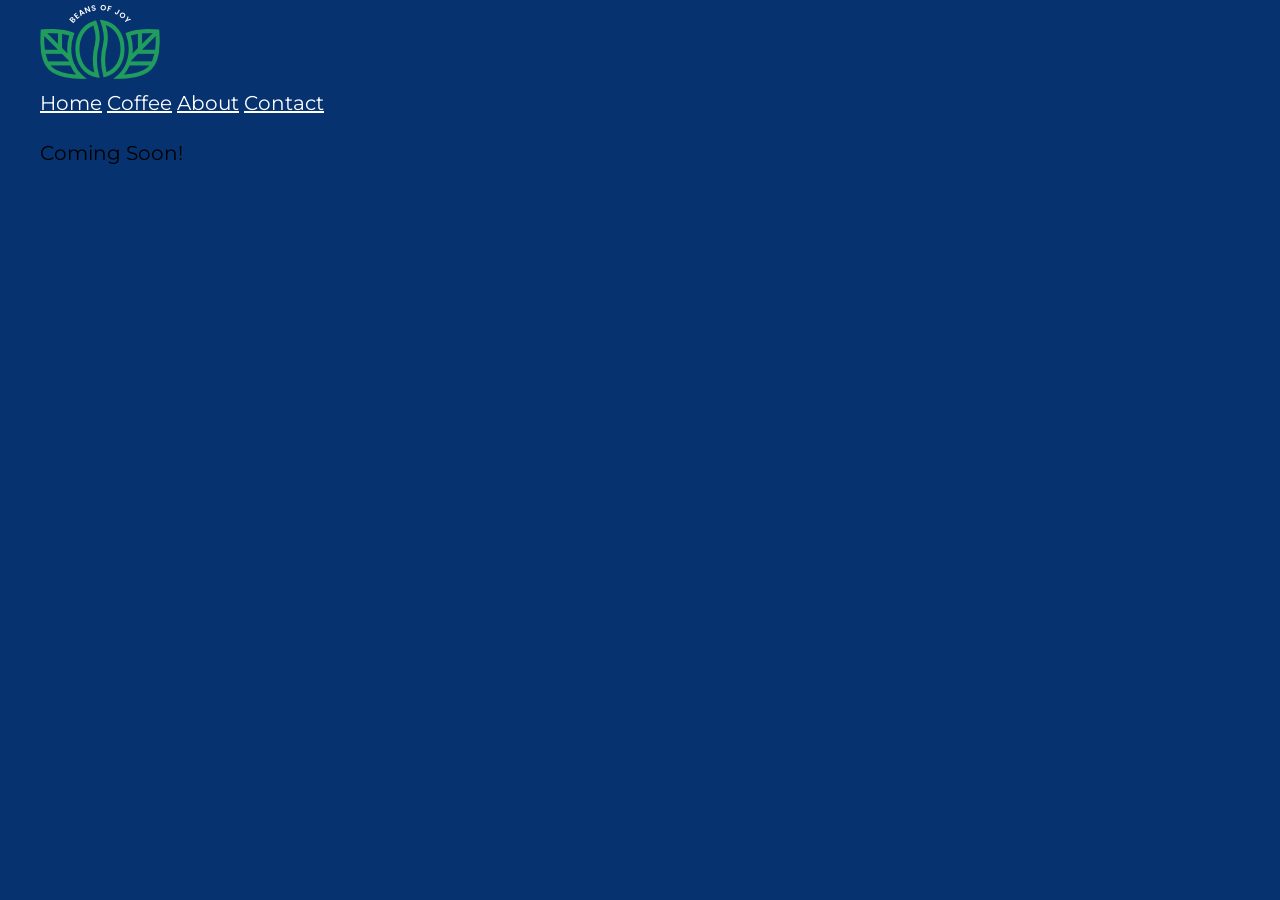
==== index.html @ 2e4ea42c "add nav html" ====
<!doctype html>
<html lang="en">
  <head>
    <meta charset="UTF-8" />
    <meta name="viewport" content="width=device-width, initial-scale=1.0" />
    <link rel="stylesheet" href="css/style.css" />
    <title>Cannons Coffee</title>
  </head>
  <body>
    <div class="container">
      <header>
        <img
          src="images/logo-nav.png"
          alt="Cannons Coffee Logo, Beans of Joy"
        />
        <nav>
          <a href="#">Home</a>
          <a href="./latte.html">Coffee</a>
          <a href="https://biggby.com/">About</a>
          <a href="mailto:example@example.com">Contact</a>
        </nav>
      </header>

      <main>
        <p>Coming Soon!</p>
      </main>

      <footer></footer>
    </div>
  </body>
</html>
---- css/style.css ----
@import url("https://fonts.googleapis.com/css2?family=Montserrat:ital,wght@0,100..900;1,100..900&display=swap");

:root {
  /* Colors */
  --Black: #000000;
  --Catalina: #06327d;
  --Bluetiful: #2b70e4;
  --Vegan: #209d5c;
  --Sunglow: #ffd034;
  --White: #ffffff;
  --Light-Blue: #cadbf8;

  /*                             */
  /* Font sizes and Line Height */
  /*                           */

  --heading-line-height: 1.1667;
  --heading-font-weight: 300;

  /* h1 */
  --h1-font-size: 3rem;
  --h1-text-transform: uppercase;
  --h1-margin: no margin;

  /* h2 */
  --h2-font-size: 2.5rem;
  --h2-text-transform: uppercase;

  /* h3 */
  --h3-font-size: 1.75rem;

  /* body */
  --body-font-size: 1.25rem;
  --body-line-height: 1.5;

  /* Breakpoints */
  --tablet: 650px;
  --desktop: 1000px;
}

html {
  box-sizing: border-box;
}

*,
*:before,
*:after {
  box-sizing: inherit;
}

body {
  color: black;
  background-color: #063270;
  font-family: "Montserrat", sans-serif;
  font-size: var(--body-font-size);
  line-height: var(--body-line-height);
  margin: 0;
}

.container {
  max-width: 1200px;
  margin: 0 auto;
}

:is(h1, h2, h3) {
  /* h1 */
  font-size: var(--h1-font-size);
  line-height: var(--heading-line-height);
  font-weight: var(--heading-font-weight);
  text-transform: var(--h1-text-transform);
  margin: var(--h1-margin);

  /* h2 */
  font-size: var(--h2-font-size);
  line-height: var(--heading-line-height);
  font-weight: var(--heading-font-weight);
  text-transform: var(--h2-text-transform);

  /* h3 */
  font-size: var(--h3-font-size);
  line-height: var(--heading-line-height);
  font-weight: var(--heading-font-weight);
}

a {
  border-radius: 10px;
  color: var(--White);
}

.hero a {
  background-color: var(--Vegan);
}

.card a {
  background-color: var(--Catalina);
}
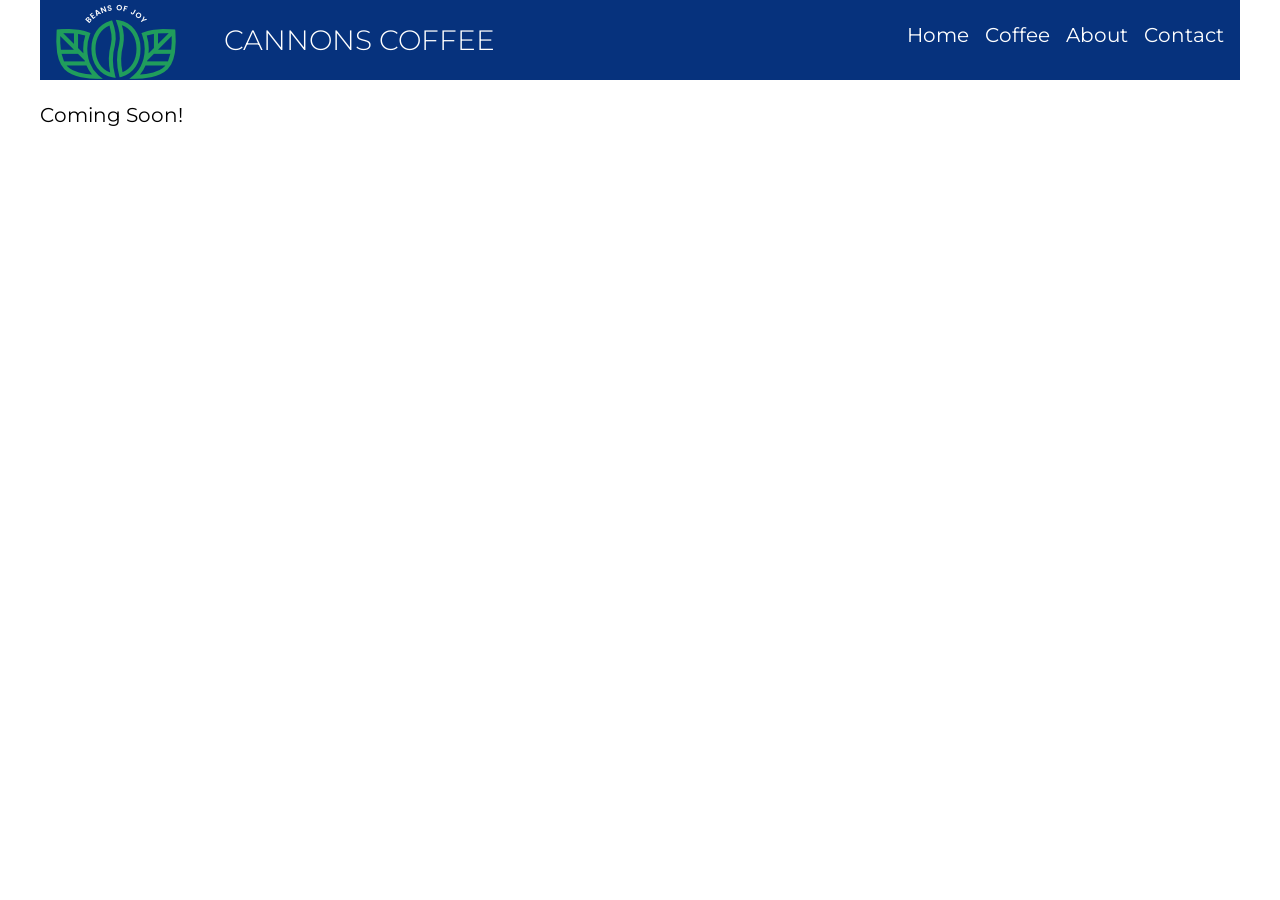
==== commit 8e1e69b9: "add nav with media queries" ====
--- a/index.html
+++ b/index.html
@@ -9,15 +9,20 @@
   <body>
     <div class="container">
       <header>
-        <img
-          src="images/logo-nav.png"
-          alt="Cannons Coffee Logo, Beans of Joy"
-        />
+        <section class="branding">
+          <img
+            src="images/logo-nav.png"
+            alt="Cannons Coffee Logo, Beans of Joy"
+          />
+          <h1>Cannons Coffee</h1>
+        </section>
         <nav>
-          <a href="#">Home</a>
-          <a href="./latte.html">Coffee</a>
-          <a href="https://biggby.com/">About</a>
-          <a href="mailto:example@example.com">Contact</a>
+          <ul>
+            <li><a href="#">Home</a></li>
+            <li><a href="./latte.html">Coffee</a></li>
+            <li><a href="https://biggby.com/">About</a></li>
+            <li><a href="mailto:example@example.com">Contact</a></li>
+          </ul>
         </nav>
       </header>
 
--- a/css/style.css
+++ b/css/style.css
@@ -50,7 +50,7 @@
 
 body {
   color: black;
-  background-color: #063270;
+  /* background-color: #063270; */
   font-family: "Montserrat", sans-serif;
   font-size: var(--body-font-size);
   line-height: var(--body-line-height);
@@ -69,6 +69,7 @@
   font-weight: var(--heading-font-weight);
   text-transform: var(--h1-text-transform);
   margin: var(--h1-margin);
+  color: var(--White);
 
   /* h2 */
   font-size: var(--h2-font-size);
@@ -82,9 +83,34 @@
   font-weight: var(--heading-font-weight);
 }
 
+header {
+  background-color: var(--Catalina);
+  text-align: center;
+  width: 100%;
+  margin: 0;
+}
+
+.branding {
+  /* display: flex;
+  flex-flow: row wrap;
+  justify-content: center; */
+}
+
+ul {
+  display: flex;
+  flex-flow: row wrap;
+  gap: 1rem;
+  justify-content: center;
+}
+
+li {
+  list-style: none;
+}
+
 a {
   border-radius: 10px;
   color: var(--White);
+  text-decoration: none;
 }
 
 .hero a {
@@ -94,3 +120,25 @@
 .card a {
   background-color: var(--Catalina);
 }
+
+@media (min-width: 650px) {
+  .branding {
+    display: flex;
+    flex-flow: row wrap;
+    justify-content: center;
+    align-items: center;
+    gap: 3rem;
+  }
+  /* .hero {
+    display: flex;
+  } */
+}
+
+@media (min-width: 1000px) {
+  header {
+    display: flex;
+    justify-content: space-between;
+    padding-left: 1rem;
+    padding-right: 1rem;
+  }
+}
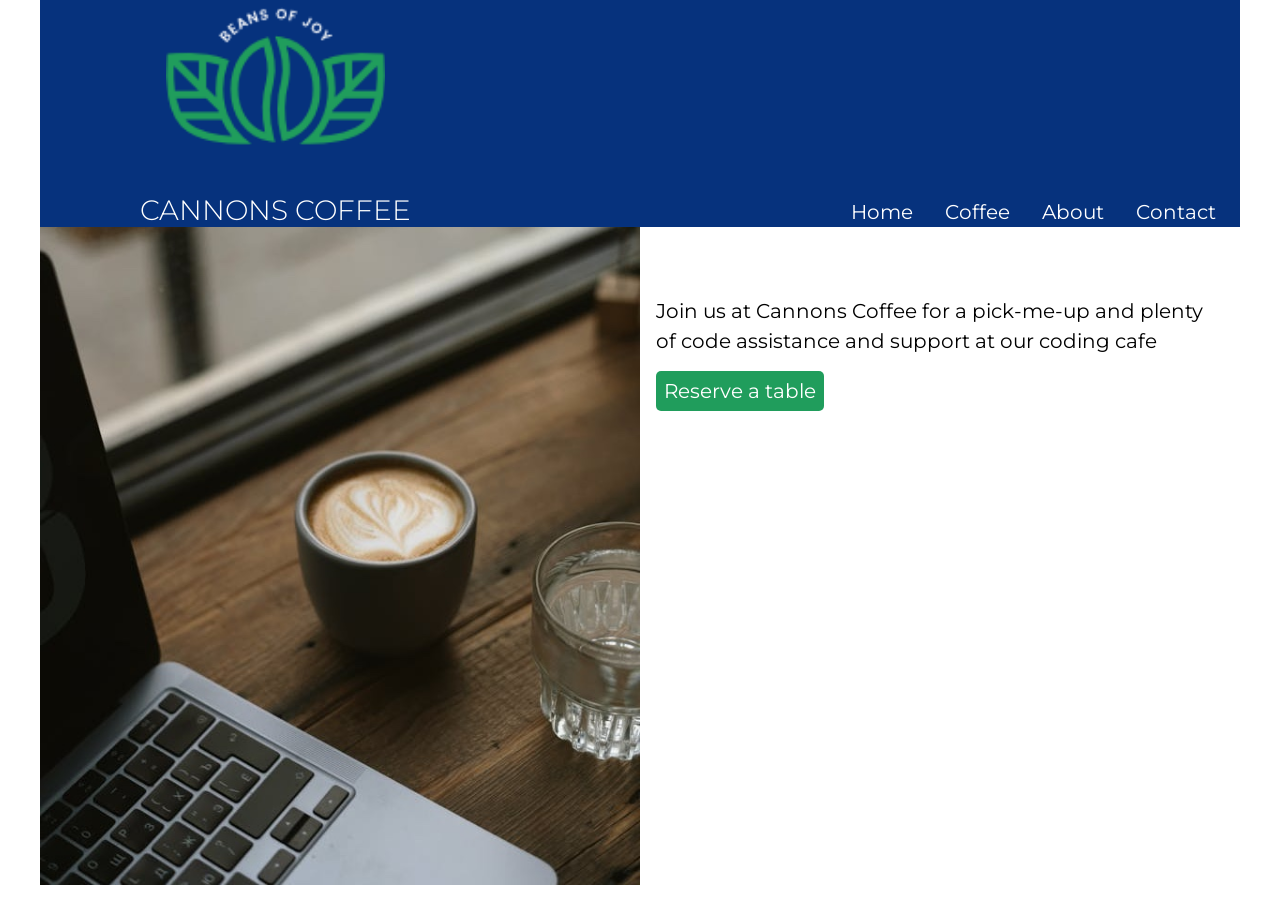
==== commit 853054bf: "set img width and article width to 50% and add padding to article" ====
--- a/index.html
+++ b/index.html
@@ -27,7 +27,19 @@
       </header>
 
       <main>
-        <p>Coming Soon!</p>
+        <img
+          src="images/coffee-computer.jpg"
+          alt="Laptop with a cup of coffee
+        and a glass of water"
+        />
+        <article>
+          <h2>Coffee and Code</h2>
+          <p>
+            Join us at Cannons Coffee for a pick-me-up and plenty of code
+            assistance and support at our coding cafe
+          </p>
+          <a href="https://youtu.be/dQw4w9WgXcQ">Reserve a table</a>
+        </article>
       </main>
 
       <footer></footer>
--- a/css/style.css
+++ b/css/style.css
@@ -90,31 +90,39 @@
   margin: 0;
 }
 
-.branding {
-  /* display: flex;
-  flex-flow: row wrap;
-  justify-content: center; */
-}
-
 ul {
   display: flex;
   flex-flow: row wrap;
   gap: 1rem;
   justify-content: center;
+  padding: 0;
+  margin: 0;
 }
 
 li {
   list-style: none;
 }
 
+img {
+  width: 100%;
+  height: auto;
+}
+
 a {
-  border-radius: 10px;
+  border-radius: 5px;
   color: var(--White);
   text-decoration: none;
+  /* background-color: var(--Vegan); */
+  padding: 0.5rem;
 }
 
-.hero a {
+main a {
   background-color: var(--Vegan);
+}
+
+article {
+  padding: 1rem;
+  width: 50%;
 }
 
 .card a {
@@ -128,10 +136,14 @@
     justify-content: center;
     align-items: center;
     gap: 3rem;
+    align-items: flex-end;
   }
-  /* .hero {
+  main {
     display: flex;
-  } */
+  }
+  img {
+    width: 50%;
+  }
 }
 
 @media (min-width: 1000px) {
@@ -141,4 +153,8 @@
     padding-left: 1rem;
     padding-right: 1rem;
   }
+  nav {
+    display: flex;
+    align-items: flex-end;
+  }
 }
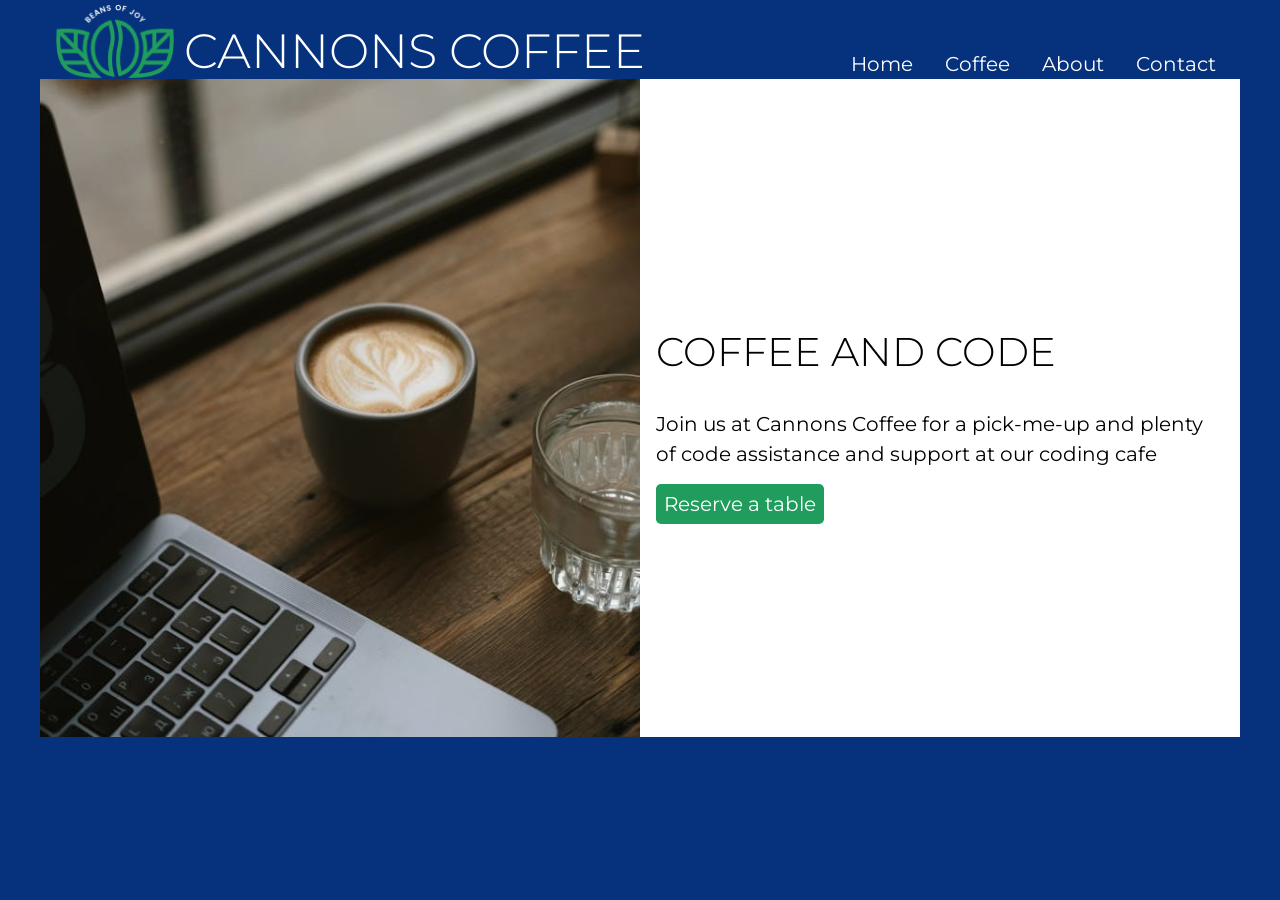
==== commit 313363b7: "fix logo size" ====
--- a/index.html
+++ b/index.html
@@ -12,6 +12,7 @@
         <section class="branding">
           <img
             src="images/logo-nav.png"
+            class="logo"
             alt="Cannons Coffee Logo, Beans of Joy"
           />
           <h1>Cannons Coffee</h1>
--- a/css/style.css
+++ b/css/style.css
@@ -55,6 +55,7 @@
   font-size: var(--body-font-size);
   line-height: var(--body-line-height);
   margin: 0;
+  background-color: var(--Catalina);
 }
 
 .container {
@@ -62,22 +63,28 @@
   margin: 0 auto;
 }
 
-:is(h1, h2, h3) {
-  /* h1 */
+h1 {
   font-size: var(--h1-font-size);
   line-height: var(--heading-line-height);
   font-weight: var(--heading-font-weight);
   text-transform: var(--h1-text-transform);
   margin: var(--h1-margin);
   color: var(--White);
+}
 
-  /* h2 */
+.logo {
+  width: 25%;
+}
+
+h2 {
   font-size: var(--h2-font-size);
   line-height: var(--heading-line-height);
   font-weight: var(--heading-font-weight);
   text-transform: var(--h2-text-transform);
+  color: var(--Black);
+}
 
-  /* h3 */
+h3 {
   font-size: var(--h3-font-size);
   line-height: var(--heading-line-height);
   font-weight: var(--heading-font-weight);
@@ -123,6 +130,8 @@
 article {
   padding: 1rem;
   width: 50%;
+  align-content: center;
+  background-color: var(--White);
 }
 
 .card a {
@@ -134,8 +143,8 @@
     display: flex;
     flex-flow: row wrap;
     justify-content: center;
-    align-items: center;
-    gap: 3rem;
+    /* align-items: center; */
+    gap: 0.5rem;
     align-items: flex-end;
   }
   main {
@@ -153,6 +162,16 @@
     padding-left: 1rem;
     padding-right: 1rem;
   }
+  .branding {
+    display: flex;
+    flex-flow: row wrap;
+    justify-content: space-between;
+  }
+
+  .logo {
+    width: 20%;
+  }
+
   nav {
     display: flex;
     align-items: flex-end;
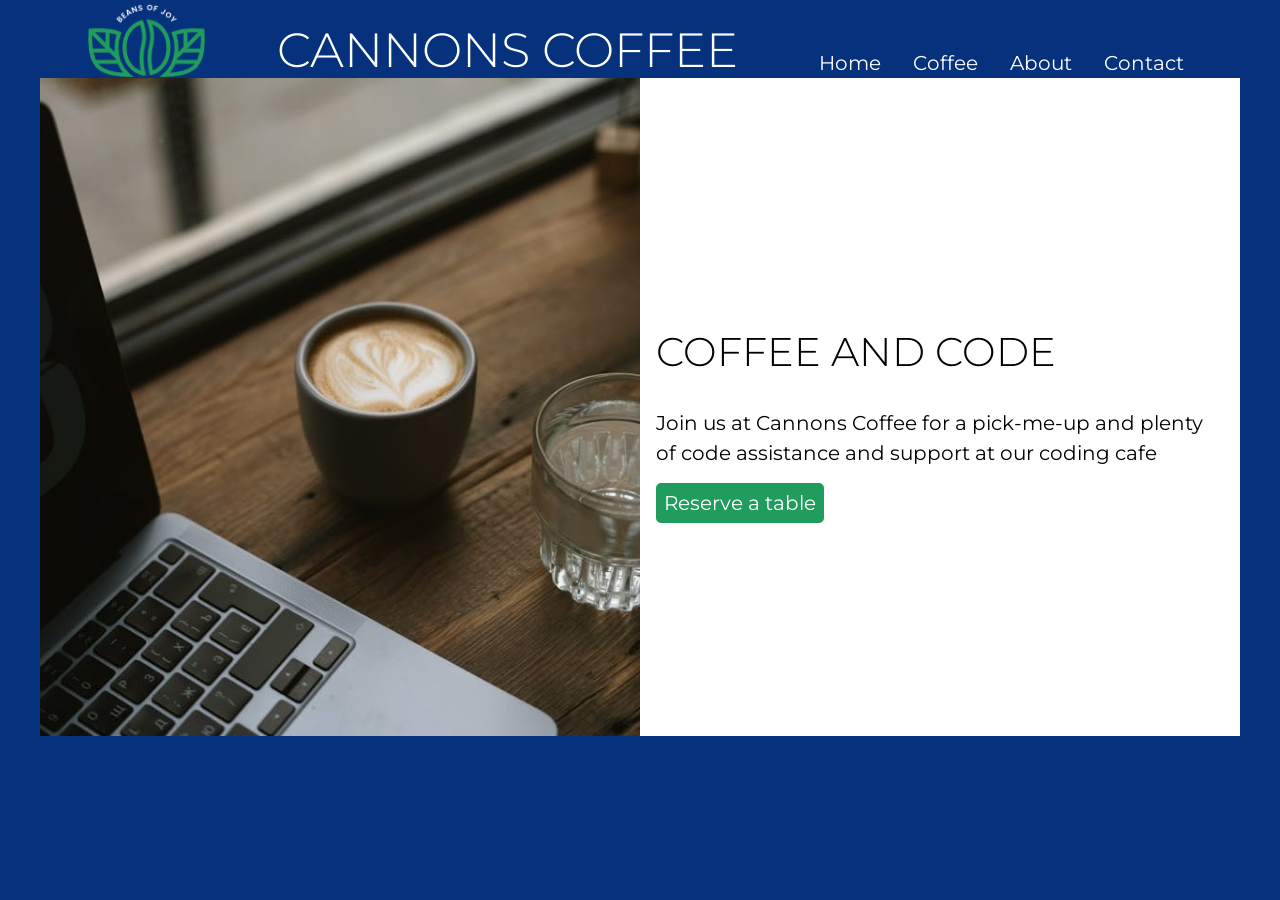
==== commit da00f86a: "remove .branding" ====
--- a/index.html
+++ b/index.html
@@ -9,14 +9,14 @@
   <body>
     <div class="container">
       <header>
-        <section class="branding">
+        <!-- <section class="branding"> -->
           <img
             src="images/logo-nav.png"
             class="logo"
             alt="Cannons Coffee Logo, Beans of Joy"
           />
           <h1>Cannons Coffee</h1>
-        </section>
+        <!-- </section> -->
         <nav>
           <ul>
             <li><a href="#">Home</a></li>
--- a/css/style.css
+++ b/css/style.css
@@ -139,7 +139,7 @@
 }
 
 @media (min-width: 650px) {
-  .branding {
+  header {
     display: flex;
     flex-flow: row wrap;
     justify-content: center;
@@ -147,6 +147,11 @@
     gap: 0.5rem;
     align-items: flex-end;
   }
+
+  header {
+    justify-content: space-around;
+  }
+
   main {
     display: flex;
   }
@@ -158,18 +163,25 @@
 @media (min-width: 1000px) {
   header {
     display: flex;
-    justify-content: space-between;
+    flex-flow: row wrap;
+    justify-content: space-around;
     padding-left: 1rem;
     padding-right: 1rem;
   }
-  .branding {
+
+  header {
+    display: flex;
+    align-items: flex-end;
+    text-align: center;
+  }
+  /* .branding {
     display: flex;
     flex-flow: row wrap;
     justify-content: space-between;
-  }
+  } */
 
   .logo {
-    width: 20%;
+    width: 10%;
   }
 
   nav {
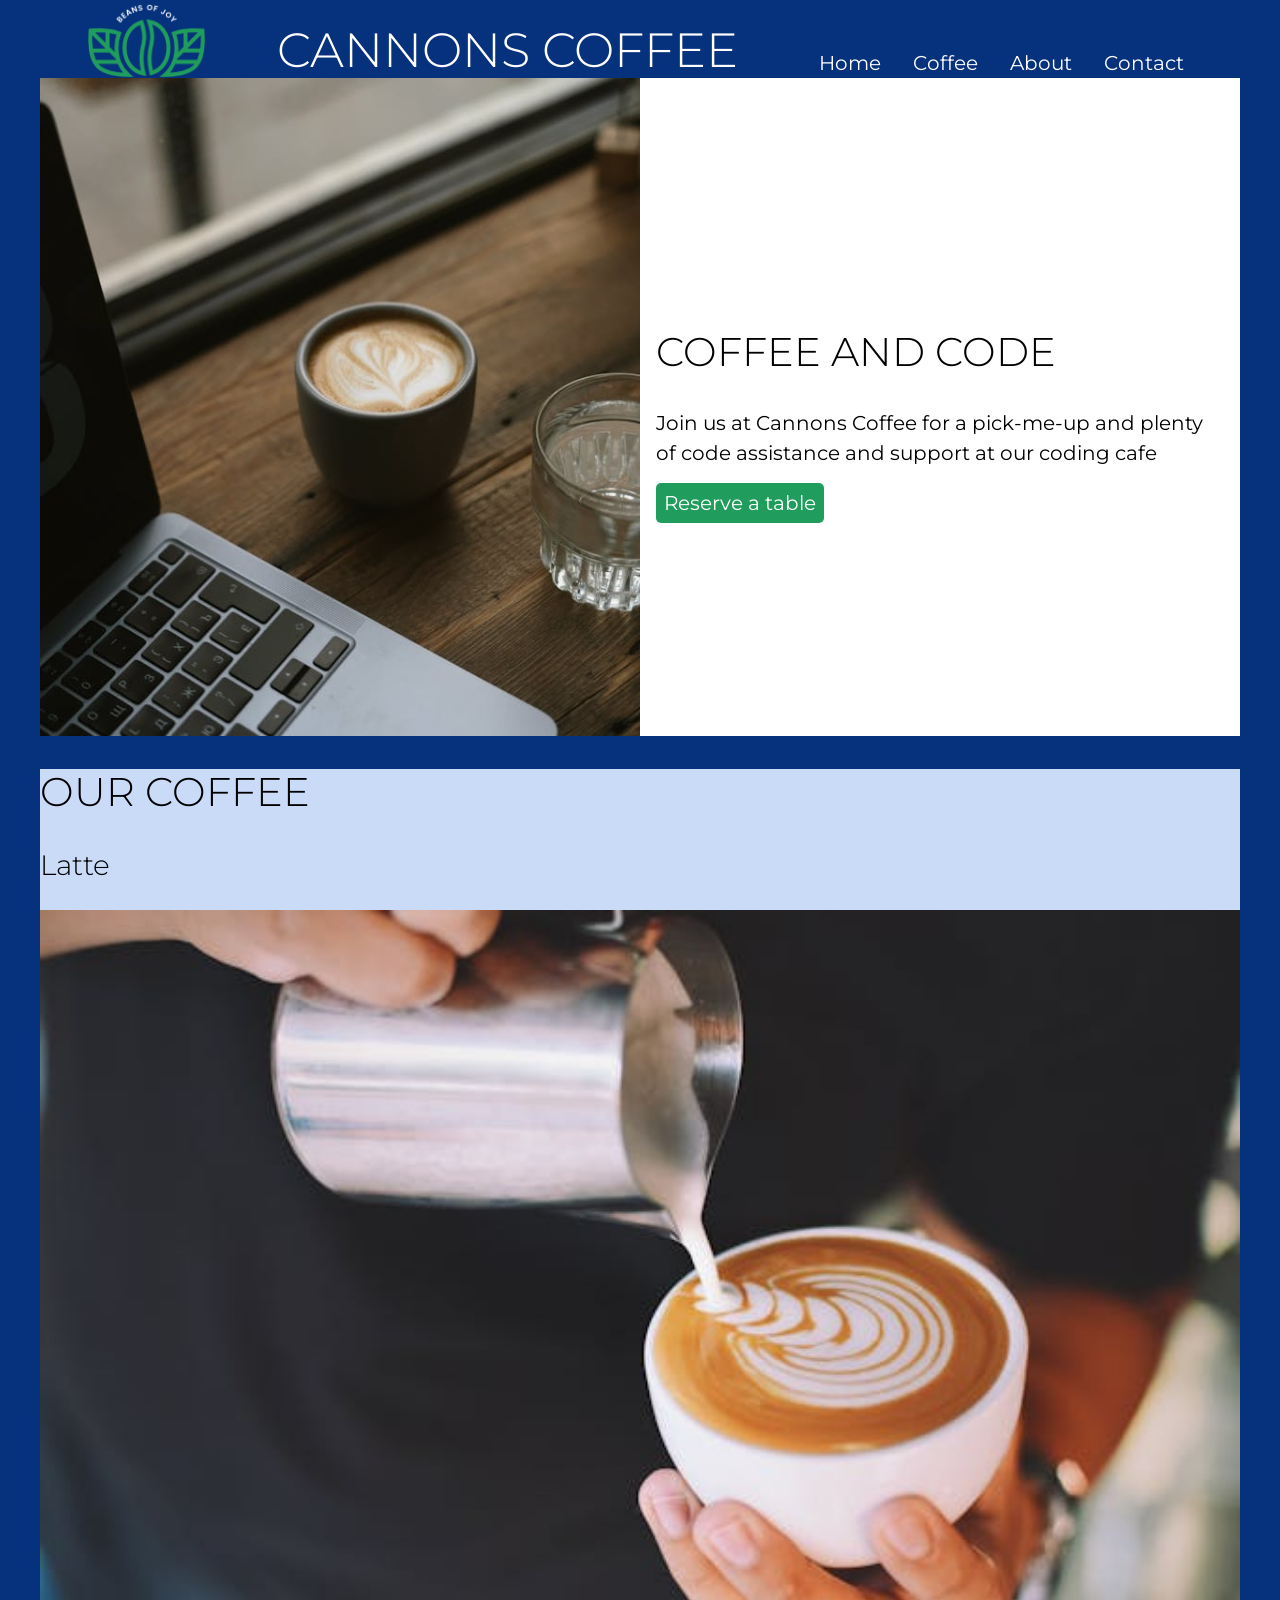
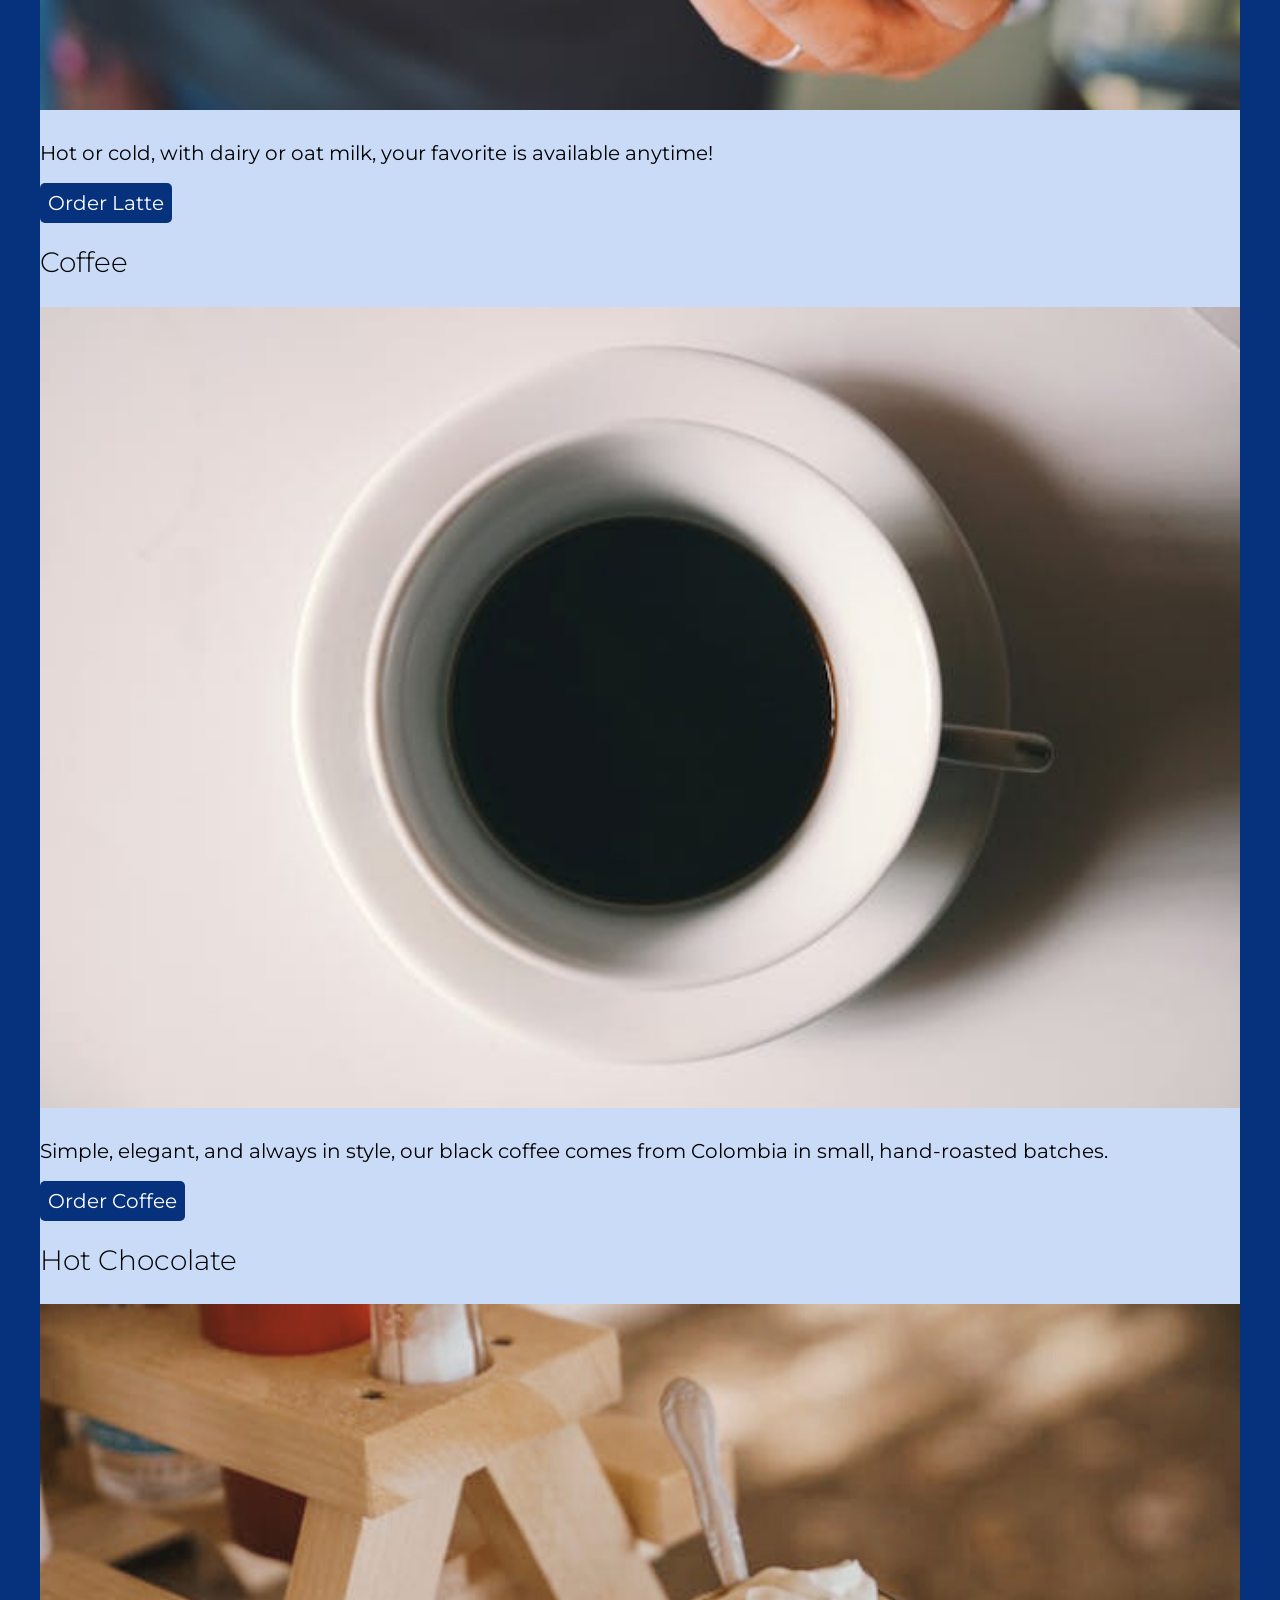
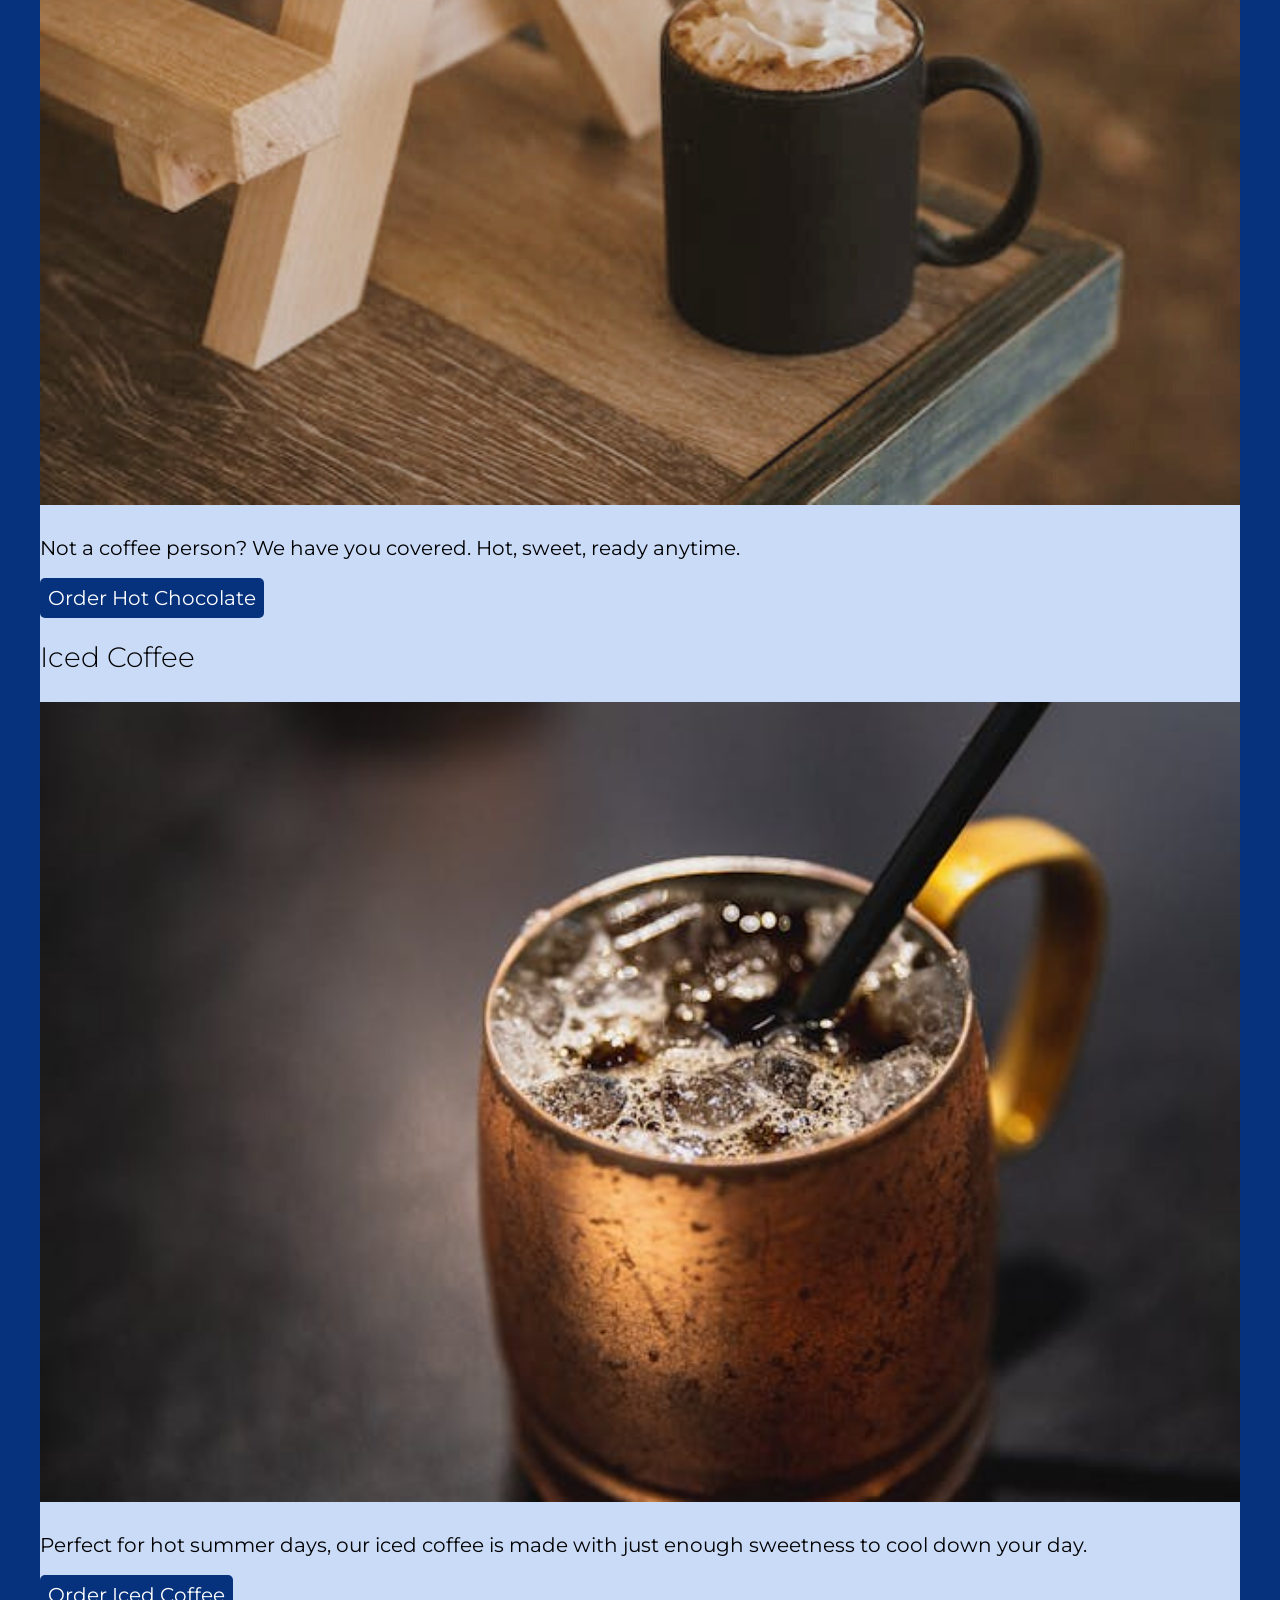
==== commit 84c87d03: "set up full cards" ====
--- a/index.html
+++ b/index.html
@@ -9,14 +9,12 @@
   <body>
     <div class="container">
       <header>
-        <!-- <section class="branding"> -->
-          <img
-            src="images/logo-nav.png"
-            class="logo"
-            alt="Cannons Coffee Logo, Beans of Joy"
-          />
-          <h1>Cannons Coffee</h1>
-        <!-- </section> -->
+        <img
+          src="images/logo-nav.png"
+          class="logo"
+          alt="Cannons Coffee Logo, Beans of Joy"
+        />
+        <h1>Cannons Coffee</h1>
         <nav>
           <ul>
             <li><a href="#">Home</a></li>
@@ -43,6 +41,64 @@
         </article>
       </main>
 
+
+      <section>
+        <h2>Our Coffee</h2>
+
+        <div class="cards">
+          <div class="card">
+            <h3>Latte</h3>
+            <img src="images/latte.jpg" alt="Latte in a cup" />
+            <p>
+              Hot or cold, with dairy or oat milk, your favorite is available
+              anytime!
+            </p>
+            <a href="https://youtu.be/dQw4w9WgXcQ" target="_blank"
+              >Order Latte</a
+            >
+          </div>
+          <div class="card">
+            <h3>Coffee</h3>
+            <img src="images/coffee.jpg" alt="Coffee in a cup" />
+            <p>
+              Simple, elegant, and always in style, our black coffee comes from
+              Colombia in small, hand-roasted batches.
+            </p>
+            <a href="https://youtu.be/dQw4w9WgXcQ" target="_blank"
+              >Order Coffee</a
+            >
+          </div>
+          <div class="card">
+            <h3>Hot Chocolate</h3>
+            <img
+              src="images/hotchoc.jpg"
+              alt="Hot Chocolate in a cup with whipped cream"
+            />
+            <p>
+              Not a coffee person? We have you covered. Hot, sweet, ready
+              anytime.
+            </p>
+            <a href="https://youtu.be/dQw4w9WgXcQ" target="_blank"
+              >Order Hot Chocolate</a
+            >
+          </div>
+          <div class="card">
+            <h3>Iced Coffee</h3>
+            <img
+              src="images/iced.jpg"
+              alt="Iced coffee in a mug with a straw"
+            />
+            <p>
+              Perfect for hot summer days, our iced coffee is made with just
+              enough sweetness to cool down your day.
+            </p>
+            <a href="https://youtu.be/dQw4w9WgXcQ" target="_blank"
+              >Order Iced Coffee</a
+            >
+          </div>
+        </div>
+      </section>
+
       <footer></footer>
     </div>
   </body>
--- a/css/style.css
+++ b/css/style.css
@@ -112,7 +112,8 @@
 
 img {
   width: 100%;
-  height: auto;
+  margin: 0;
+  padding: 0;
 }
 
 a {
@@ -129,34 +130,58 @@
 
 article {
   padding: 1rem;
-  width: 50%;
   align-content: center;
   background-color: var(--White);
+  margin: 0;
+}
+
+section {
+  background-color: var(--Light-Blue);
+}
+
+.card {
+  /* flex: 0 0 100%; */
+  width: 100%;
 }
 
 .card a {
   background-color: var(--Catalina);
-}
-
+  /* width: 50%; */
+}
+
+/*                */
+/* Media Queries */
+/*              */
 @media (min-width: 650px) {
   header {
     display: flex;
     flex-flow: row wrap;
-    justify-content: center;
-    /* align-items: center; */
     gap: 0.5rem;
     align-items: flex-end;
-  }
-
-  header {
     justify-content: space-around;
   }
 
+  main img {
+    width: 50%;
+    margin: 0;
+    padding: 0;
+  }
+
   main {
     display: flex;
   }
-  img {
-    width: 50%;
+
+  cards {
+    display: flex;
+    flex-wrap: row wrap;
+    gap: 1rem;
+    margin: 0 auto;
+    /* width: 100%; */
+  }
+
+  card {
+    /* flex: 0 0 calc((100% - 20rem) / 2); */
+    width: 35%;
   }
 }
 
@@ -174,11 +199,6 @@
     align-items: flex-end;
     text-align: center;
   }
-  /* .branding {
-    display: flex;
-    flex-flow: row wrap;
-    justify-content: space-between;
-  } */
 
   .logo {
     width: 10%;
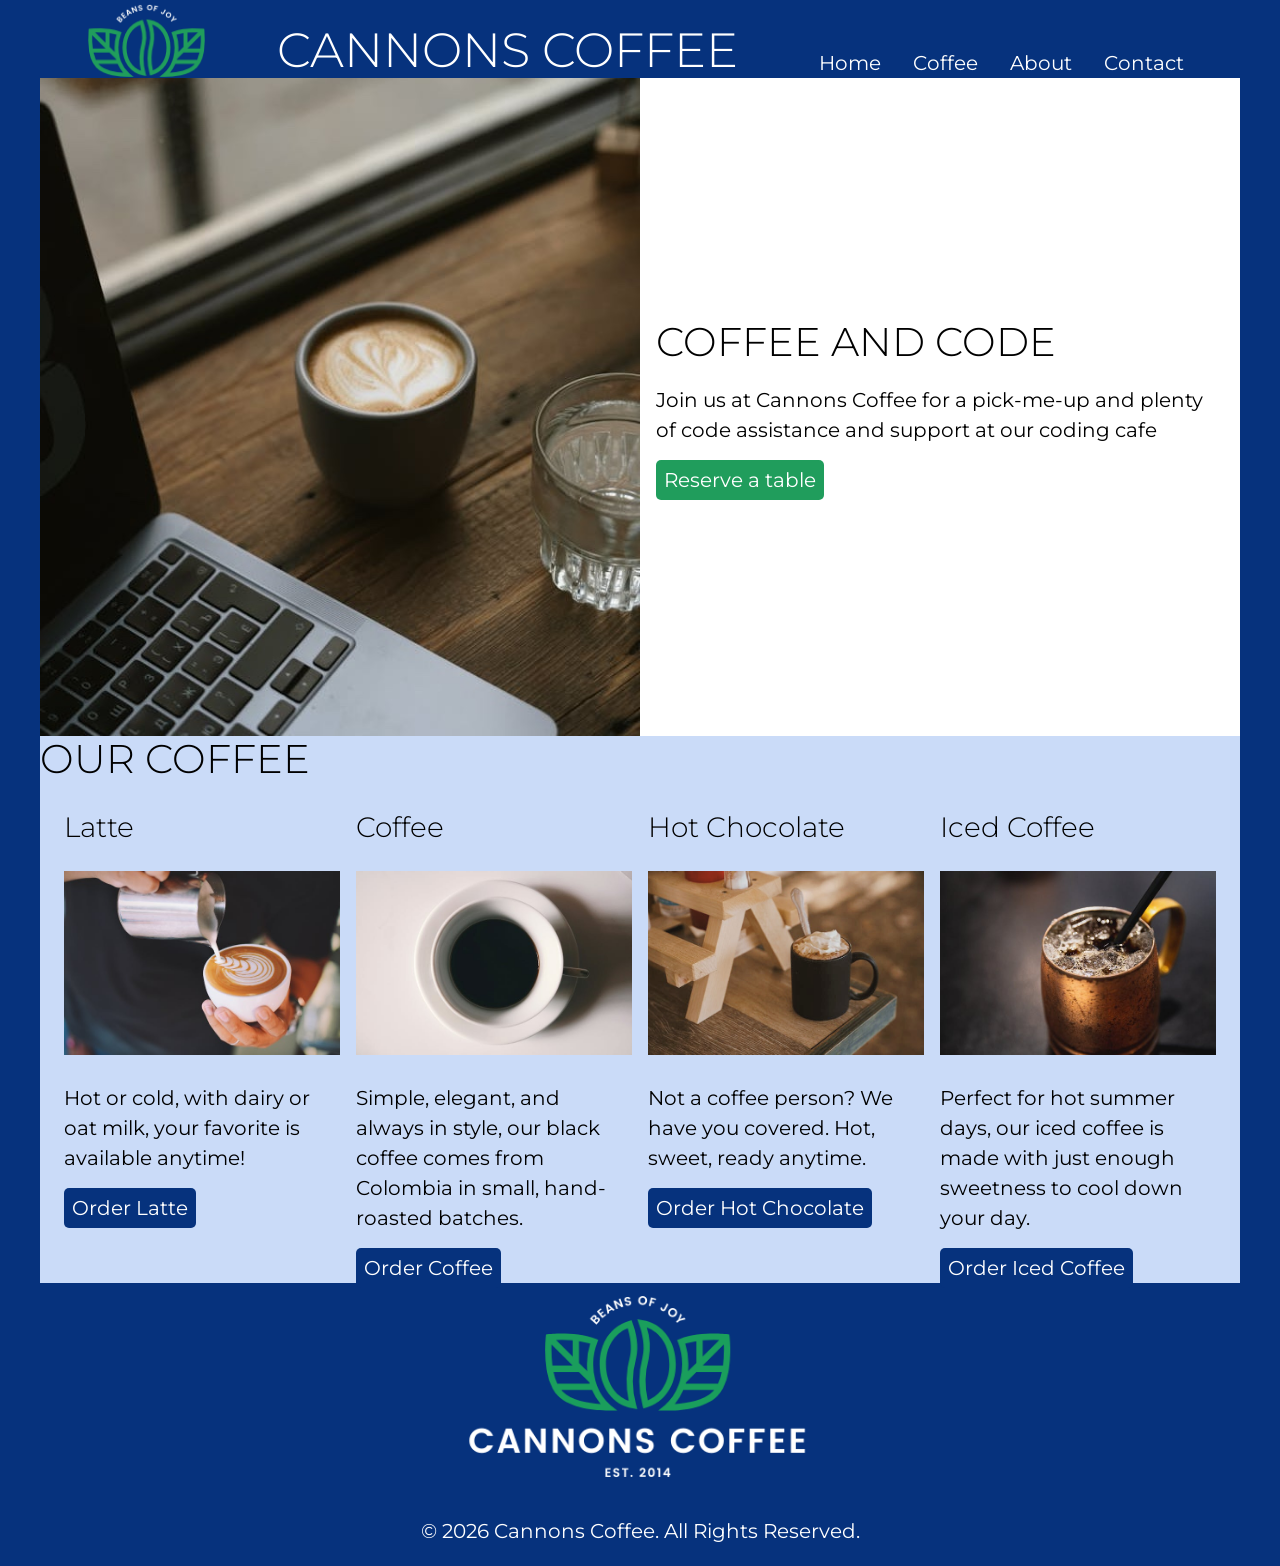
==== commit a0376ce3: "complete project" ====
--- a/index.html
+++ b/index.html
@@ -40,7 +40,6 @@
           <a href="https://youtu.be/dQw4w9WgXcQ">Reserve a table</a>
         </article>
       </main>
-
 
       <section>
         <h2>Our Coffee</h2>
@@ -99,7 +98,13 @@
         </div>
       </section>
 
-      <footer></footer>
+      <footer>
+        <img
+          src="/images/logo-footer.png"
+          alt="Cannons Coffee, Beans of Joy! Est. 2014"
+        />
+        <p>&copy; 2026 Cannons Coffee. All Rights Reserved.</p>
+      </footer>
     </div>
   </body>
 </html>
--- a/css/style.css
+++ b/css/style.css
@@ -20,7 +20,6 @@
   /* h1 */
   --h1-font-size: 3rem;
   --h1-text-transform: uppercase;
-  --h1-margin: no margin;
 
   /* h2 */
   --h2-font-size: 2.5rem;
@@ -32,10 +31,6 @@
   /* body */
   --body-font-size: 1.25rem;
   --body-line-height: 1.5;
-
-  /* Breakpoints */
-  --tablet: 650px;
-  --desktop: 1000px;
 }
 
 html {
@@ -82,6 +77,7 @@
   font-weight: var(--heading-font-weight);
   text-transform: var(--h2-text-transform);
   color: var(--Black);
+  margin: 0px;
 }
 
 h3 {
@@ -124,6 +120,10 @@
   padding: 0.5rem;
 }
 
+main {
+  margin: 0;
+}
+
 main a {
   background-color: var(--Vegan);
 }
@@ -136,6 +136,7 @@
 }
 
 section {
+  margin: 0;
   background-color: var(--Light-Blue);
 }
 
@@ -146,7 +147,19 @@
 
 .card a {
   background-color: var(--Catalina);
-  /* width: 50%; */
+}
+
+footer {
+  text-align: center;
+  font-size: var(--body-font-size);
+}
+
+footer img {
+  width: 30%;
+}
+
+footer p {
+  color: var(--White);
 }
 
 /*                */
@@ -171,17 +184,18 @@
     display: flex;
   }
 
-  cards {
-    display: flex;
-    flex-wrap: row wrap;
+  .cards {
+    display: flex;
+    flex-wrap: wrap;
     gap: 1rem;
     margin: 0 auto;
+    justify-content: center;
     /* width: 100%; */
   }
 
-  card {
+  .card {
     /* flex: 0 0 calc((100% - 20rem) / 2); */
-    width: 35%;
+    width: 48%;
   }
 }
 
@@ -208,4 +222,8 @@
     display: flex;
     align-items: flex-end;
   }
-}
+  .card {
+    /* flex: 0 0 calc((100% - 20rem) / 2); */
+    width: 23%;
+  }
+}
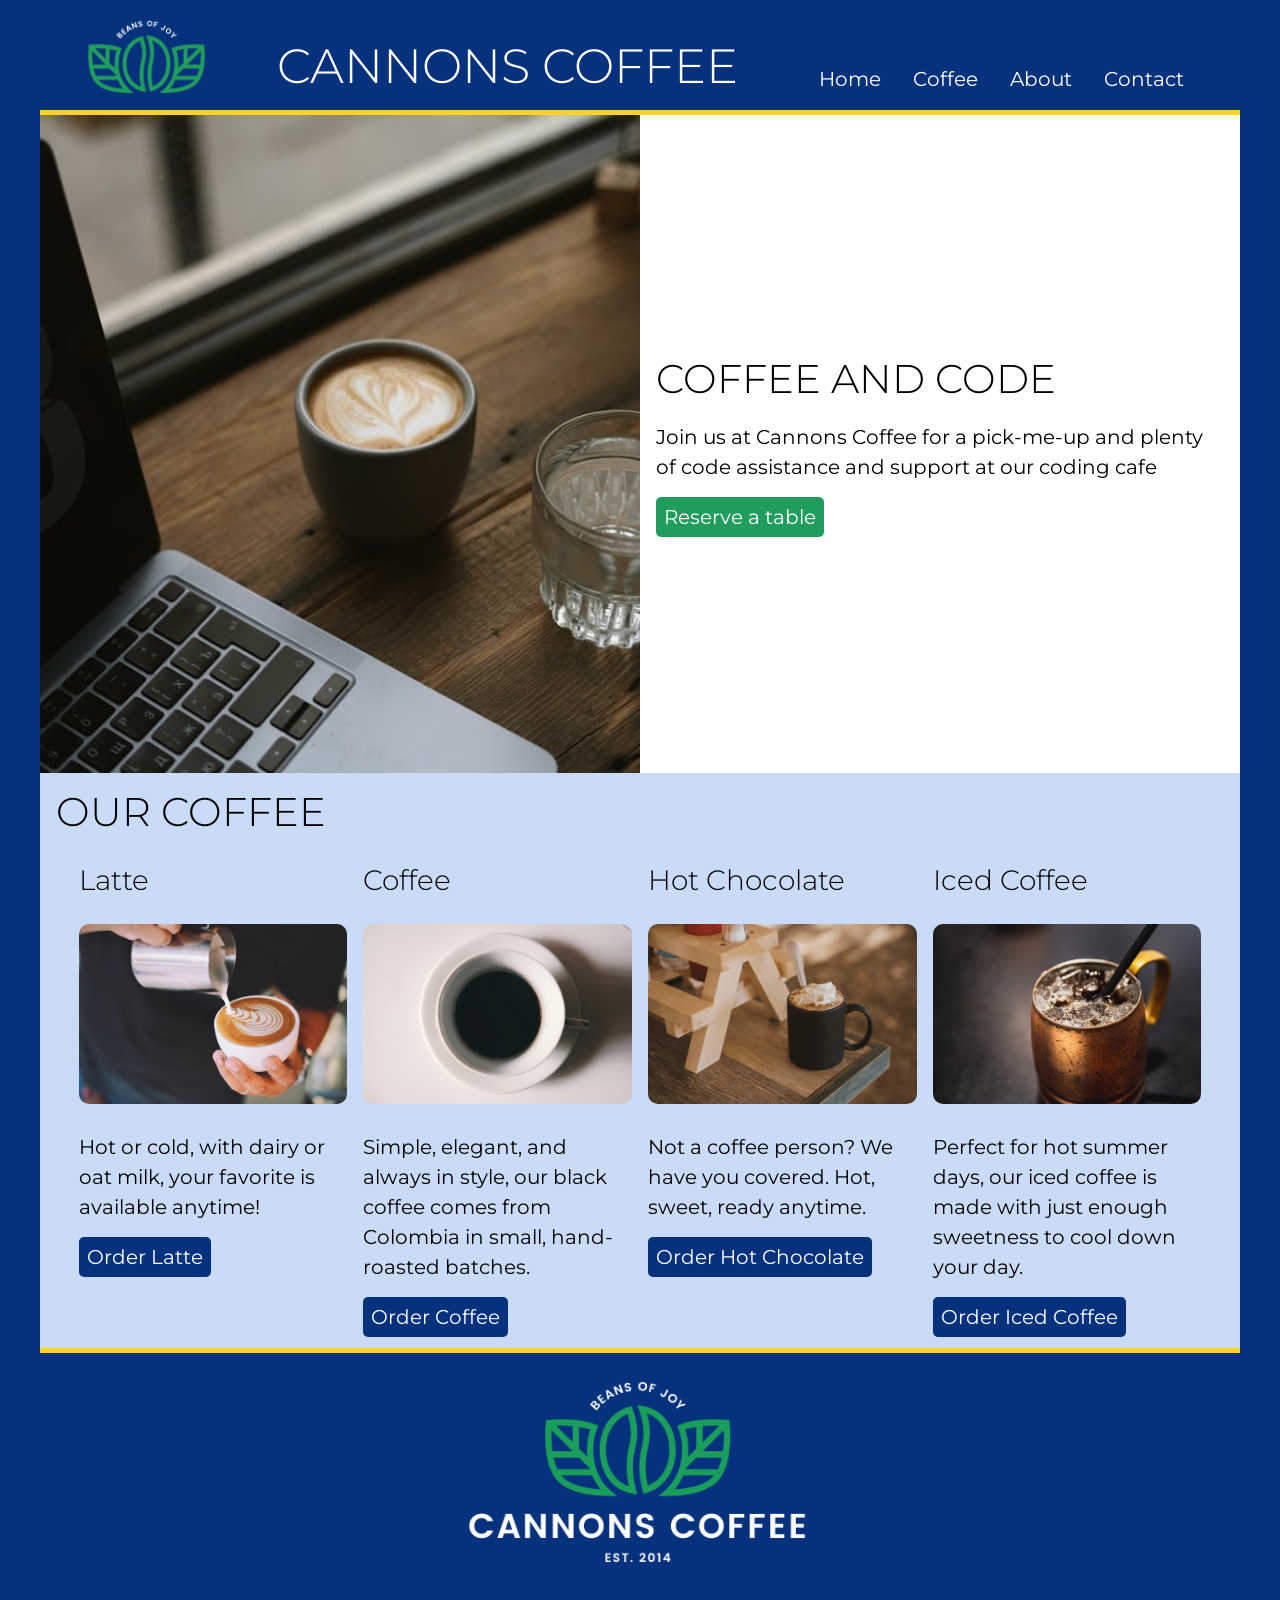
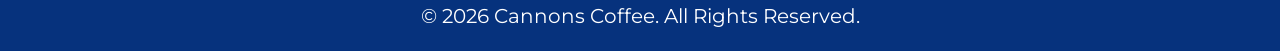
==== commit b30abca9: "remove extra slash" ====
--- a/index.html
+++ b/index.html
@@ -100,7 +100,7 @@
 
       <footer>
         <img
-          src="/images/logo-footer.png"
+          src="images/logo-footer.png"
           alt="Cannons Coffee, Beans of Joy! Est. 2014"
         />
         <p>&copy; 2026 Cannons Coffee. All Rights Reserved.</p>
--- a/css/style.css
+++ b/css/style.css
@@ -91,6 +91,8 @@
   text-align: center;
   width: 100%;
   margin: 0;
+  padding: 1rem;
+  border-bottom: 5px solid var(--Sunglow);
 }
 
 ul {
@@ -110,6 +112,7 @@
   width: 100%;
   margin: 0;
   padding: 0;
+  border-radius: 10px;
 }
 
 a {
@@ -128,16 +131,22 @@
   background-color: var(--Vegan);
 }
 
+main img {
+  border-radius: 0;
+}
+
 article {
   padding: 1rem;
   align-content: center;
   background-color: var(--White);
   margin: 0;
+  margin-top: -1rem;
 }
 
 section {
   margin: 0;
   background-color: var(--Light-Blue);
+  padding: 1rem;
 }
 
 .card {
@@ -152,6 +161,8 @@
 footer {
   text-align: center;
   font-size: var(--body-font-size);
+  padding-top: 1rem;
+  border-top: 5px solid var(--Sunglow);
 }
 
 footer img {
@@ -174,6 +185,10 @@
     justify-content: space-around;
   }
 
+  article {
+    margin-top: 0rem;
+  }
+
   main img {
     width: 50%;
     margin: 0;
